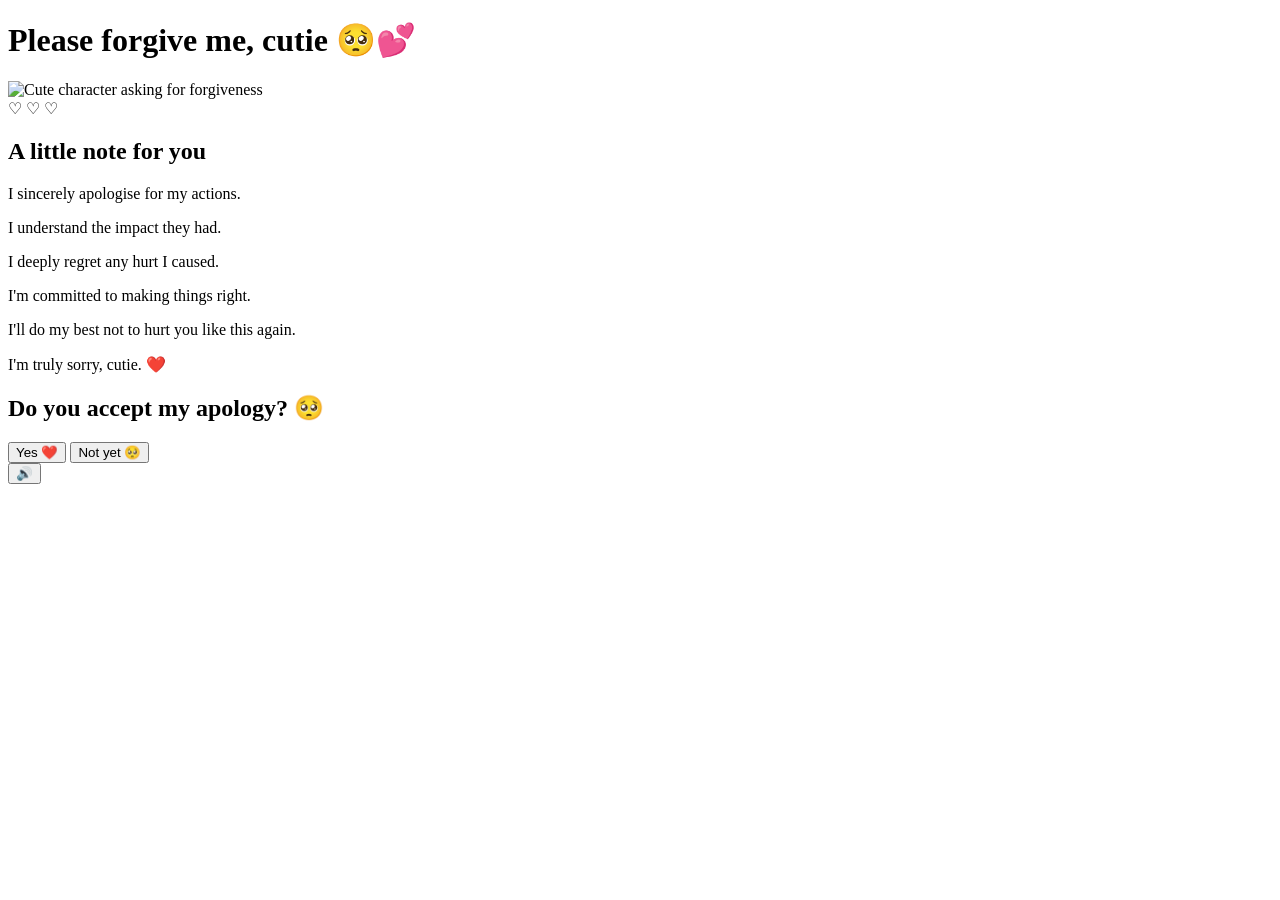
==== index.html @ 8a0053ad "Content of my website My poem for her to say sorry!!" ====
<!DOCTYPE html>
<html lang="en">
<head>
    <meta charset="UTF-8">
    <meta name="viewport" content="width=device-width, initial-scale=1.0">

    <title>Please Forgive Me, Cutie 💕</title>

    <link rel="preconnect" href="https://fonts.googleapis.com">
    <link href="https://fonts.googleapis.com/css2?family=Nunito:wght@400;700;800;900&display=swap" rel="stylesheet">
    <link rel="stylesheet" href="style.css">
</head>
<body>

    <div class="hearts-bg"></div>

    <div class="container">

        <h1>Please forgive me, cutie 🥺💕</h1>

        <div class="gif-container">
            <img
                id="cat-gif"
                src="https://media.tenor.com/EBV7OT7ACfwAAAAj/u-u-qua-qua-u-quaa.gif"
                alt="Cute character asking for forgiveness">
        </div>

        <div class="apology-card">

            <div class="heart-decoration">♡ ♡ ♡</div>

            <h2>A little note for you</h2>

            <div class="letter-body">
                <p>I sincerely apologise for my actions.</p>

                <p>I understand the impact they had.</p>

                <p>I deeply regret any hurt I caused.</p>

                <p>I'm committed to making things right.</p>

                <p>I'll do my best not to hurt you like this again.</p>
            </div>

            <p class="letter-signoff">
                I'm truly sorry, cutie. ❤️
            </p>

        </div>

        <h2 class="apology-question">
            Do you accept my apology? 🥺
        </h2>

        <div class="buttons">
            <button id="yes-btn" onclick="handleYesClick()">
                Yes ❤️
            </button>

            <button id="no-btn" onclick="handleNoClick()">
                Not yet 🥺
            </button>
        </div>

        <div id="tease-toast"></div>

    </div>

    <audio id="bg-music" loop autoplay muted>
        <source src="music/beabadoobee - Glue Song (Lyrics).mp3"
                type="audio/mpeg">
    </audio>

    <button id="music-toggle"
            onclick="toggleMusic()"
            title="Toggle music"
            aria-label="Toggle music">🔊</button>

    <script src="script.js"></script>

</body>
</html>

    <script src="script.js"></script>
</body>
</html>
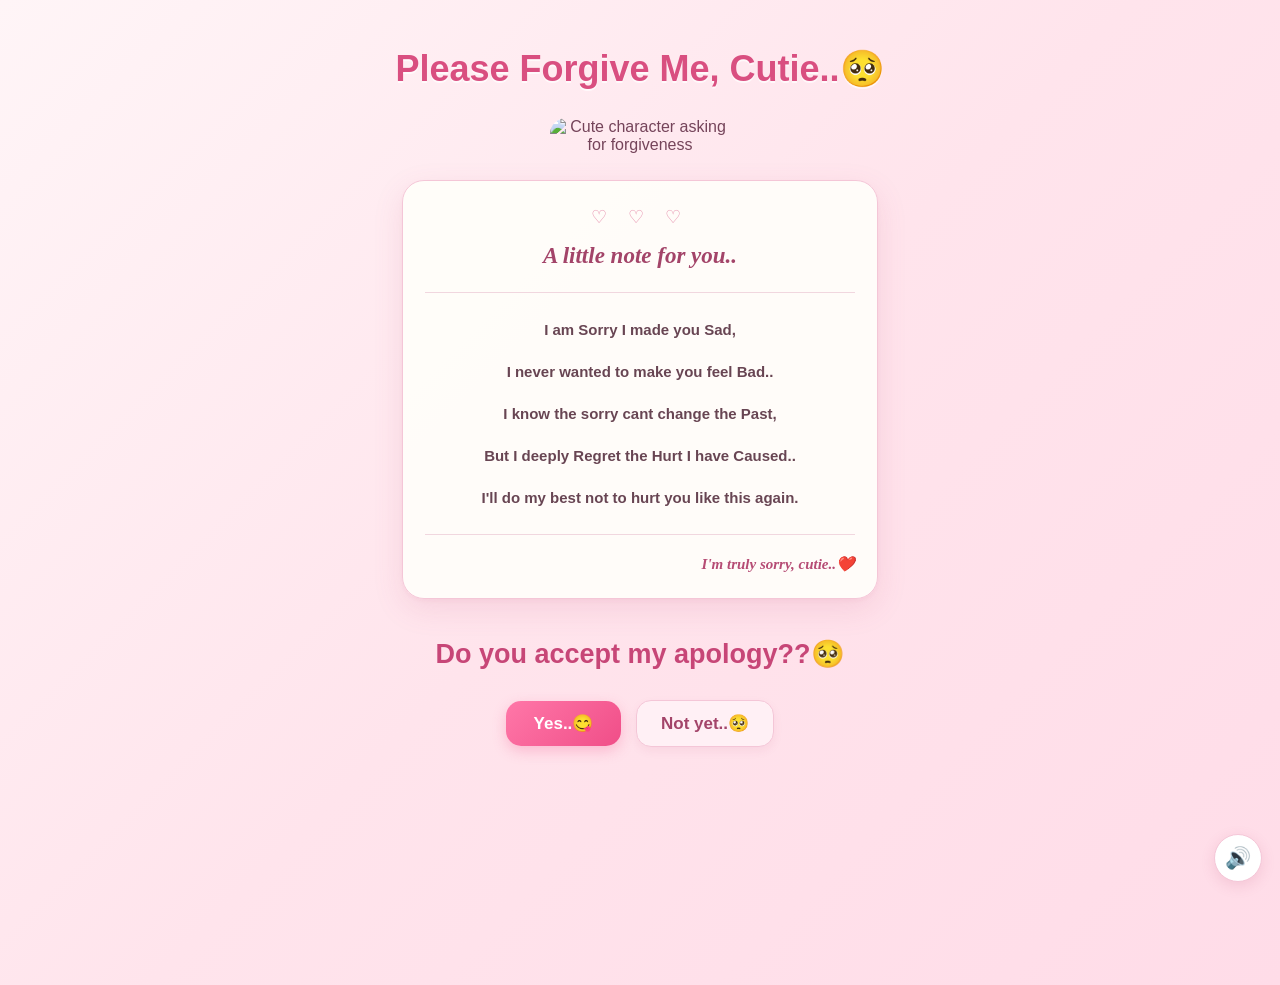
==== commit 133f0f20: "Update apology message and titles in index.html" ====
--- a/index.html
+++ b/index.html
@@ -4,7 +4,7 @@
     <meta charset="UTF-8">
     <meta name="viewport" content="width=device-width, initial-scale=1.0">
 
-    <title>Please Forgive Me, Cutie 💕</title>
+    <title>Please Forgive Me, Cutie..💕</title>
 
     <link rel="preconnect" href="https://fonts.googleapis.com">
     <link href="https://fonts.googleapis.com/css2?family=Nunito:wght@400;700;800;900&display=swap" rel="stylesheet">
@@ -16,7 +16,7 @@
 
     <div class="container">
 
-        <h1>Please forgive me, cutie 🥺💕</h1>
+        <h1>Please Forgive Me, Cutie..🥺</h1>
 
         <div class="gif-container">
             <img
@@ -29,37 +29,34 @@
 
             <div class="heart-decoration">♡ ♡ ♡</div>
 
-            <h2>A little note for you</h2>
+            <h2>A little note for you..</h2>
 
             <div class="letter-body">
-                <p>I sincerely apologise for my actions.</p>
-
-                <p>I understand the impact they had.</p>
-
-                <p>I deeply regret any hurt I caused.</p>
-
-                <p>I'm committed to making things right.</p>
+                <p>I am Sorry I made you Sad,</p>
+                <p>I never wanted to make you feel Bad..</p>
+                <p>I know the sorry cant change the Past,</p>
+                <p>But I deeply Regret the Hurt I have Caused..</p>
 
                 <p>I'll do my best not to hurt you like this again.</p>
             </div>
 
             <p class="letter-signoff">
-                I'm truly sorry, cutie. ❤️
+                I'm truly sorry, cutie..❤️
             </p>
 
         </div>
 
         <h2 class="apology-question">
-            Do you accept my apology? 🥺
+            Do you accept my apology??🥺
         </h2>
 
         <div class="buttons">
             <button id="yes-btn" onclick="handleYesClick()">
-                Yes ❤️
+                Yes..😋
             </button>
 
             <button id="no-btn" onclick="handleNoClick()">
-                Not yet 🥺
+                Not yet..🥺
             </button>
         </div>
 
--- a/style.css
+++ b/style.css
@@ -0,0 +1,480 @@
+```css
+/* ========================================
+   1. GLOBAL STYLES
+======================================== */
+
+* {
+    box-sizing: border-box;
+}
+
+html {
+    min-height: 100%;
+}
+
+body {
+    margin: 0;
+    min-height: 100vh;
+    padding: 35px 16px 50px;
+
+    font-family: 'Nunito', sans-serif;
+    color: #75445a;
+    text-align: center;
+
+    background: linear-gradient(
+        135deg,
+        #fff5f7 0%,
+        #ffe4ec 50%,
+        #ffdce8 100%
+    );
+
+    overflow-x: hidden;
+}
+
+/* ========================================
+   2. MAIN CONTAINER
+======================================== */
+
+.container {
+    position: relative;
+    z-index: 2;
+
+    width: 100%;
+    max-width: 520px;
+    margin: 0 auto;
+
+    display: flex;
+    flex-direction: column;
+    align-items: center;
+
+    animation: fadeIn 1s ease both;
+}
+
+/* ========================================
+   3. MAIN HEADING
+======================================== */
+
+.container > h1 {
+    width: 100%;
+    margin: 10px 0 20px;
+
+    color: #d94f80;
+    font-size: clamp(25px, 5vw, 36px);
+    font-weight: 900;
+    line-height: 1.35;
+
+    text-shadow: 0 2px 0 rgba(255, 255, 255, 0.7);
+}
+
+/* ========================================
+   4. CUTE GIF
+======================================== */
+
+.gif-container {
+    width: 100%;
+    margin: 4px auto 18px;
+
+    display: flex;
+    justify-content: center;
+    align-items: center;
+}
+
+#cat-gif {
+    display: block;
+
+    width: 180px;
+    max-width: 70%;
+    max-height: 220px;
+
+    object-fit: contain;
+
+    border-radius: 16px;
+
+    animation: floatCat 3s ease-in-out infinite;
+}
+
+/* ========================================
+   5. APOLOGY LETTER CARD
+======================================== */
+
+.apology-card {
+    width: 100%;
+    max-width: 430px;
+    margin: 8px auto 20px;
+    padding: 25px 22px;
+
+    background: rgba(255, 253, 249, 0.96);
+    color: #684553;
+
+    border: 1px solid #f4c6d7;
+    border-radius: 22px;
+
+    box-shadow:
+        0 10px 30px rgba(190, 80, 125, 0.13),
+        0 2px 5px rgba(190, 80, 125, 0.05);
+
+    animation: letterAppear 1s ease both;
+}
+
+.heart-decoration {
+    color: #e58baa;
+    font-size: 18px;
+    letter-spacing: 8px;
+    text-align: center;
+}
+
+.apology-card h2 {
+    margin: 12px 0 20px;
+
+    color: #a34469;
+    font-family: Georgia, serif;
+    font-size: 23px;
+    font-style: italic;
+    font-weight: bold;
+    line-height: 1.4;
+}
+
+.letter-body {
+    padding: 8px 0;
+    margin: 0;
+
+    border-top: 1px solid #f1d7df;
+    border-bottom: 1px solid #f1d7df;
+}
+
+.letter-body p {
+    margin: 15px 0;
+
+    color: #684553;
+    font-size: 15px;
+    font-weight: 600;
+    line-height: 1.8;
+    overflow-wrap: anywhere;
+}
+
+.letter-signoff {
+    margin: 20px 0 0;
+
+    color: #b64c75;
+    font-family: Georgia, serif;
+    font-size: 15px;
+    font-style: italic;
+    font-weight: bold;
+
+    text-align: right;
+}
+
+/* ========================================
+   6. APOLOGY QUESTION
+======================================== */
+
+.apology-question {
+    width: 100%;
+    margin: 15px 0 18px;
+    padding: 0 5px;
+
+    color: #c74677;
+    font-size: clamp(21px, 4.5vw, 27px);
+    font-weight: 900;
+    line-height: 1.5;
+}
+
+/* ========================================
+   7. YES AND NOT YET BUTTONS
+======================================== */
+
+.buttons {
+    display: flex !important;
+    justify-content: center;
+    align-items: center;
+    flex-wrap: wrap;
+    gap: 15px;
+
+    position: relative;
+    z-index: 10;
+
+    width: 100%;
+    margin: 8px auto 20px;
+}
+
+.buttons button {
+    display: inline-block !important;
+    visibility: visible !important;
+    opacity: 1 !important;
+
+    position: relative;
+
+    min-width: 115px;
+    padding: 12px 24px;
+
+    border: none;
+    border-radius: 15px;
+
+    font-family: 'Nunito', sans-serif;
+    font-size: 17px;
+    font-weight: 900;
+
+    cursor: pointer;
+    touch-action: manipulation;
+
+    transition:
+        transform 0.2s ease,
+        box-shadow 0.2s ease,
+        background 0.2s ease;
+}
+
+/* Yes button */
+
+#yes-btn {
+    background: linear-gradient(
+        135deg,
+        #ff77a8,
+        #f04e88
+    );
+
+    color: #ffffff;
+
+    box-shadow: 0 5px 14px rgba(240, 78, 136, 0.28);
+}
+
+#yes-btn:hover {
+    background: linear-gradient(
+        135deg,
+        #ff619b,
+        #e83f7c
+    );
+
+    transform: translateY(-3px) scale(1.04);
+
+    box-shadow: 0 8px 18px rgba(240, 78, 136, 0.35);
+}
+
+/* Not yet button */
+
+#no-btn {
+    background: #fff0f5;
+    color: #a34469;
+
+    border: 1px solid #f4c6d7;
+
+    box-shadow: 0 4px 10px rgba(180, 70, 110, 0.08);
+}
+
+#no-btn:hover {
+    background: #ffe0eb;
+    transform: translateY(-3px);
+}
+
+/* Keyboard accessibility */
+
+.buttons button:focus-visible {
+    outline: 3px solid #a34469;
+    outline-offset: 4px;
+}
+
+/* ========================================
+   8. TOAST / BUTTON MESSAGES
+======================================== */
+
+#tease-toast {
+    display: block;
+
+    width: 100%;
+    max-width: 400px;
+    min-height: 0;
+
+    margin: 8px auto;
+    padding: 0;
+
+    color: #b64c75;
+    font-size: 15px;
+    font-weight: 800;
+    line-height: 1.6;
+
+    text-align: center;
+    overflow-wrap: anywhere;
+}
+
+/* ========================================
+   9. MUSIC TOGGLE
+======================================== */
+
+#music-toggle {
+    position: fixed;
+    right: 18px;
+    bottom: 18px;
+    z-index: 100;
+
+    width: 48px;
+    height: 48px;
+
+    display: flex;
+    justify-content: center;
+    align-items: center;
+
+    background: #ffffff;
+    color: #c74677;
+
+    border: 1px solid #f4c6d7;
+    border-radius: 50%;
+
+    box-shadow: 0 4px 14px rgba(180, 70, 110, 0.15);
+
+    font-size: 21px;
+    cursor: pointer;
+
+    transition: transform 0.2s ease;
+}
+
+#music-toggle:hover {
+    transform: scale(1.1);
+}
+
+/* ========================================
+   10. FLOATING HEARTS BACKGROUND
+======================================== */
+
+.hearts-bg {
+    position: fixed;
+    inset: 0;
+
+    z-index: 0;
+    pointer-events: none;
+    overflow: hidden;
+}
+
+.hearts-bg::before,
+.hearts-bg::after {
+    content: "♥   ♡   ♥   ♡   ♥";
+
+    position: absolute;
+    bottom: -60px;
+    left: 0;
+
+    width: 100%;
+
+    color: rgba(238, 104, 153, 0.15);
+    font-size: 25px;
+    letter-spacing: 25px;
+    white-space: nowrap;
+
+    animation: heartsRise 14s linear infinite;
+}
+
+.hearts-bg::after {
+    animation-delay: -7s;
+    font-size: 19px;
+    color: rgba(238, 104, 153, 0.11);
+}
+
+/* ========================================
+   11. ANIMATIONS
+======================================== */
+
+@keyframes fadeIn {
+    from {
+        opacity: 0;
+    }
+
+    to {
+        opacity: 1;
+    }
+}
+
+@keyframes letterAppear {
+    from {
+        opacity: 0;
+        transform: translateY(16px);
+    }
+
+    to {
+        opacity: 1;
+        transform: translateY(0);
+    }
+}
+
+@keyframes floatCat {
+    0%,
+    100% {
+        transform: translateY(0);
+    }
+
+    50% {
+        transform: translateY(-7px);
+    }
+}
+
+@keyframes heartsRise {
+    from {
+        transform: translateY(0);
+    }
+
+    to {
+        transform: translateY(-120vh);
+    }
+}
+
+/* ========================================
+   12. MOBILE RESPONSIVENESS
+======================================== */
+
+@media (max-width: 480px) {
+    body {
+        padding: 22px 14px 85px;
+    }
+
+    .container > h1 {
+        margin: 8px 0 16px;
+    }
+
+    #cat-gif {
+        width: 150px;
+        max-height: 180px;
+    }
+
+    .apology-card {
+        padding: 22px 16px;
+        border-radius: 19px;
+    }
+
+    .apology-card h2 {
+        font-size: 21px;
+    }
+
+    .letter-body p {
+        font-size: 14px;
+        margin: 13px 0;
+    }
+
+    .apology-question {
+        margin: 12px 0 16px;
+    }
+
+    .buttons {
+        gap: 12px;
+    }
+
+    .buttons button {
+        min-width: 105px;
+        padding: 12px 19px;
+        font-size: 16px;
+    }
+
+    #music-toggle {
+        right: 14px;
+        bottom: 14px;
+    }
+}
+
+/* Respect reduced-motion preferences */
+
+@media (prefers-reduced-motion: reduce) {
+    *,
+    *::before,
+    *::after {
+        animation-duration: 0.01ms !important;
+        animation-iteration-count: 1 !important;
+        scroll-behavior: auto !important;
+        transition-duration: 0.01ms !important;
+    }
+}
+```
